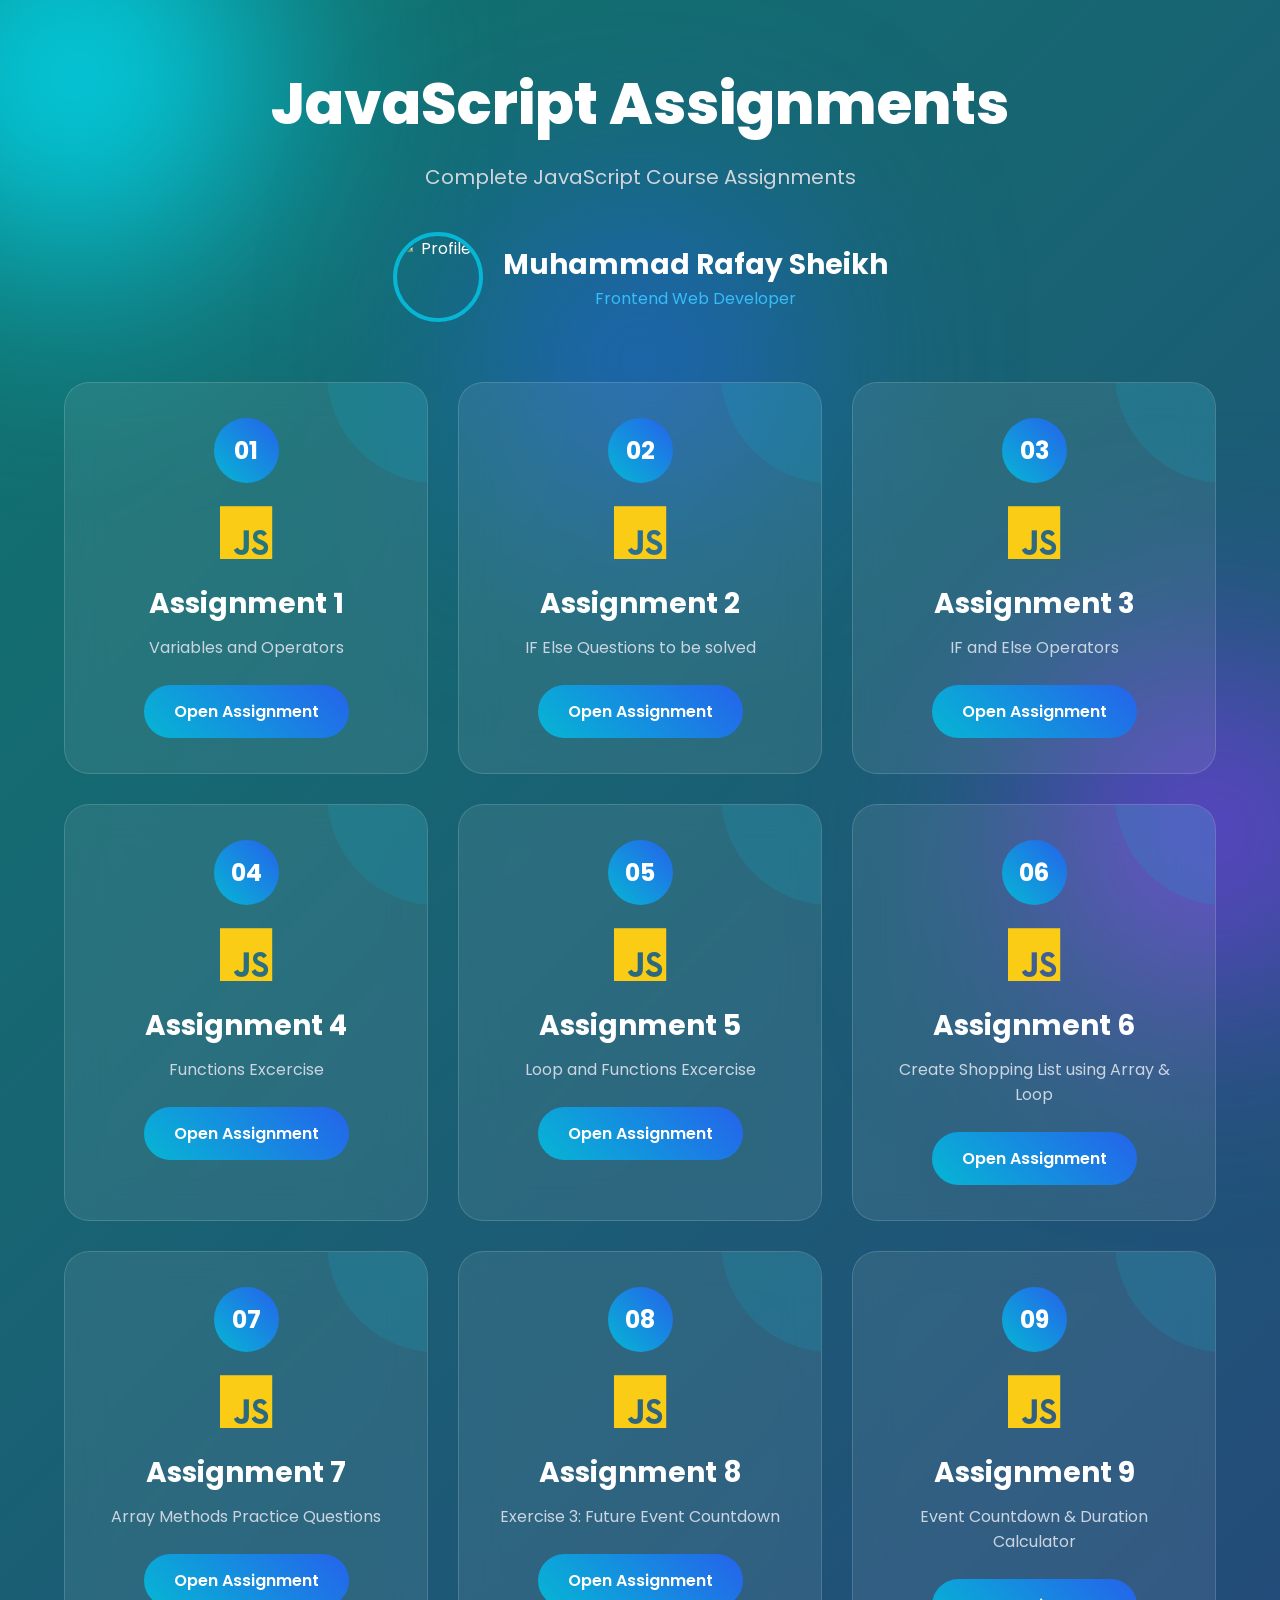
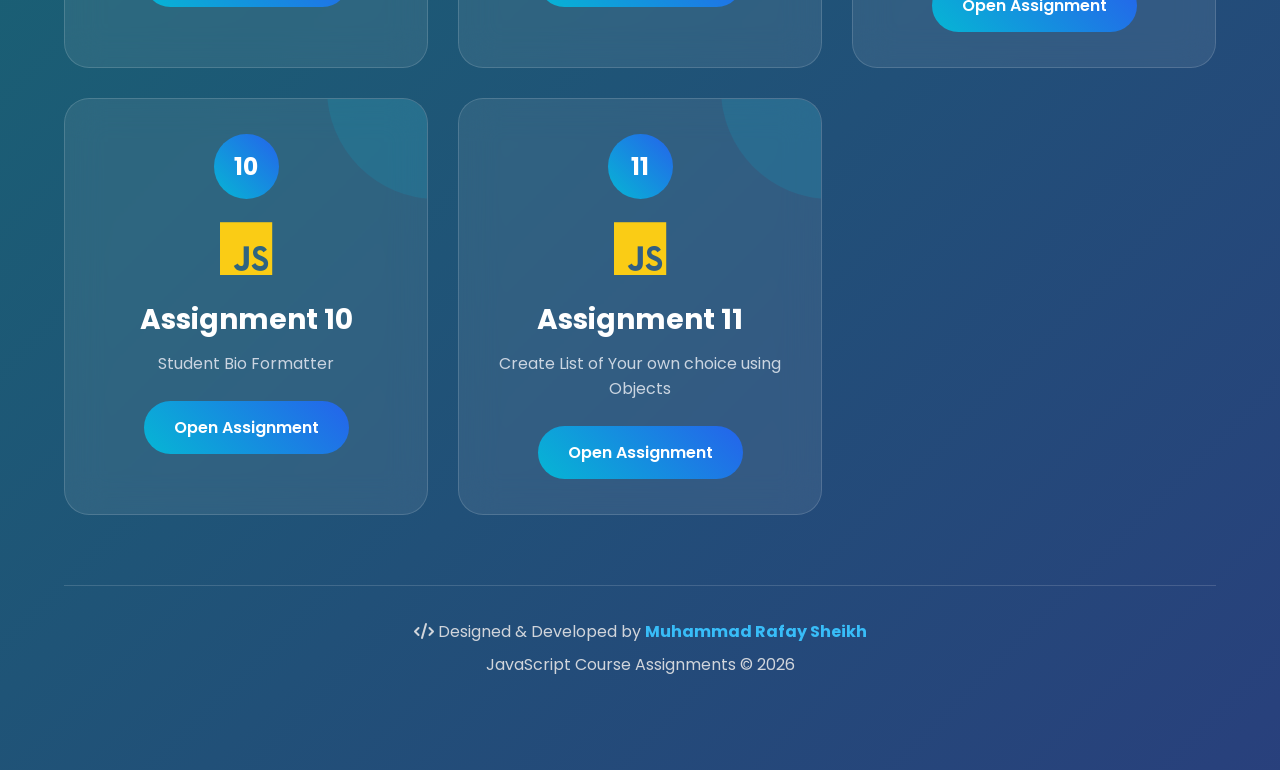
==== index.html @ f654a126 "Add files via upload" ====
<!DOCTYPE html>
<html lang="en">

<head>
    <meta charset="UTF-8">
    <meta name="viewport" content="width=device-width, initial-scale=1.0">
    <title>Muhammad Rafay | JavaScript Assignments</title>

    <link rel="stylesheet" href="style.css">

    <link rel="preconnect" href="https://fonts.googleapis.com">
    <link rel="preconnect" href="https://fonts.gstatic.com" crossorigin>

    <link href="https://fonts.googleapis.com/css2?family=Poppins:wght@300;400;500;600;700;800&display=swap"
        rel="stylesheet">

    <link rel="stylesheet"
        href="https://cdnjs.cloudflare.com/ajax/libs/font-awesome/6.7.2/css/all.min.css">
</head>

<body>

    <div class="background-circle circle1"></div>
    <div class="background-circle circle2"></div>
    <div class="background-circle circle3"></div>

    <div class="container">

        <!-- Header -->

        <header>

            <h1>JavaScript Assignments</h1>

            <p>
                Complete JavaScript Course Assignments
            </p>

            <div class="developer">

                <img src="https://ui-avatars.com/api/?name=Muhammad+Rafay&background=0D8ABC&color=fff&size=200"
                    alt="Profile">

                <div>

                    <h2>Muhammad Rafay Sheikh</h2>

                    <span>Frontend Web Developer</span>

                </div>

            </div>

        </header>

        <!-- Assignments -->

        <section class="assignments">

            <!-- Assignment 1 -->

            <div class="card">

                <div class="number">01</div>

                <i class="fa-brands fa-js"></i>

                <h2>Assignment 1</h2>

                <p>Variables and Operators</p>

                <a href="assignment1.html">Open Assignment</a>

            </div>

            <!-- Assignment 2 -->

            <div class="card">

                <div class="number">02</div>

                <i class="fa-brands fa-js"></i>

                <h2>Assignment 2</h2>

                <p>IF Else Questions to be solved</p>

                <a href="assignment2.html">Open Assignment</a>

            </div>

            <!-- Assignment 3 -->

            <div class="card">

                <div class="number">03</div>

                <i class="fa-brands fa-js"></i>

                <h2>Assignment 3</h2>

                <p>IF and Else Operators</p>

                <a href="assignment3.html">Open Assignment</a>

            </div>

            <!-- Assignment 4 -->

            <div class="card">

                <div class="number">04</div>

                <i class="fa-brands fa-js"></i>

                <h2>Assignment 4</h2>

                <p>Functions Excercise</p>

                <a href="assignment4.html">Open Assignment</a>

            </div>

            <!-- Assignment 5 -->

            <div class="card">

                <div class="number">05</div>

                <i class="fa-brands fa-js"></i>

                <h2>Assignment 5</h2>

                <p>Loop and Functions Excercise</p>

                <a href="assignment5.html">Open Assignment</a>

            </div>

            <!-- Assignment 6 -->

            <div class="card">

                <div class="number">06</div>

                <i class="fa-brands fa-js"></i>

                <h2>Assignment 6</h2>

                <p>Create Shopping List using Array & Loop</p>

                <a href="assignment6.html">Open Assignment</a>

            </div>

            <!-- Assignment 7 -->

            <div class="card">

                <div class="number">07</div>

                <i class="fa-brands fa-js"></i>

                <h2>Assignment 7</h2>

                <p>Array Methods Practice Questions</p>

                <a href="assignment7.html">Open Assignment</a>

            </div>

            <!-- Assignment 8 -->

            <div class="card">

                <div class="number">08</div>

                <i class="fa-brands fa-js"></i>

                <h2>Assignment 8</h2>

                <p>Exercise 3: Future Event Countdown</p>

                <a href="assignment8.html">Open Assignment</a>

            </div>

            <!-- Assignment 9 -->

            <div class="card">

                <div class="number">09</div>

                <i class="fa-brands fa-js"></i>

                <h2>Assignment 9</h2>

                <p>Event Countdown & Duration Calculator</p>

                <a href="assignment9.html">Open Assignment</a>

            </div>

            <!-- Assignment 10 -->

            <div class="card">

                <div class="number">10</div>

                <i class="fa-brands fa-js"></i>

                <h2>Assignment 10</h2>

                <p>Student Bio Formatter</p>

                <a href="assignment10.html">Open Assignment</a>

            </div>

            <!-- Assignment 11 -->

            <div class="card">

                <div class="number">11</div>

                <i class="fa-brands fa-js"></i>

                <h2>Assignment 11</h2>

                <p>Create List of Your own choice using Objects</p>

                <a href="assignment11.html">Open Assignment</a>

            </div>

        </section>

        <!-- Footer -->

        <footer>

            <p>
                <i class="fa-solid fa-code"></i>
                Designed & Developed by
                <strong>Muhammad Rafay Sheikh</strong>
            </p>

            <p>
                JavaScript Course Assignments © 2026
            </p>

        </footer>

    </div>

</body>

</html>
---- style.css ----
/* Google Font */

@import url('https://fonts.googleapis.com/css2?family=Poppins:wght@300;400;500;600;700;800&display=swap');

*{
    margin:0;
    padding:0;
    box-sizing:border-box;
    font-family:'Poppins',sans-serif;
}

body{
    min-height:100vh;
    background:linear-gradient(-45deg,#0f172a,#1e3a8a,#312e81,#0f766e);
    background-size:400% 400%;
    animation:bg 12s ease infinite;
    overflow-x:hidden;
    color:#fff;
}

@keyframes bg{

0%{
background-position:0% 50%;
}

50%{
background-position:100% 50%;
}

100%{
background-position:0% 50%;
}

}

/* Floating Background */

.background-circle{
    position:fixed;
    border-radius:50%;
    filter:blur(120px);
    z-index:-1;
}

.circle1{
    width:350px;
    height:350px;
    background:#00e5ff;
    top:-100px;
    left:-100px;
}

.circle2{
    width:300px;
    height:300px;
    background:#7c3aed;
    bottom:-80px;
    right:-80px;
}

.circle3{
    width:250px;
    height:250px;
    background:#2563eb;
    top:40%;
    left:50%;
    transform:translate(-50%,-50%);
}

/* Container */

.container{
    width:90%;
    max-width:1350px;
    margin:60px auto;
}

/* Header */

header{
    text-align:center;
    margin-bottom:60px;
}

header h1{
    font-size:58px;
    font-weight:800;
    margin-bottom:15px;
}

header p{
    font-size:20px;
    color:#d1d5db;
}

.developer{
    margin-top:40px;
    display:flex;
    justify-content:center;
    align-items:center;
    gap:20px;
}

.developer img{
    width:90px;
    height:90px;
    border-radius:50%;
    border:4px solid #06b6d4;
}

.developer h2{
    font-size:28px;
}

.developer span{
    color:#38bdf8;
}

/* Grid */

.assignments{
    display:grid;
    grid-template-columns:repeat(auto-fit,minmax(280px,1fr));
    gap:30px;
}

/* Card */

.card{

    position:relative;
    overflow:hidden;

    background:rgba(255,255,255,.08);

    backdrop-filter:blur(18px);

    border:1px solid rgba(255,255,255,.15);

    border-radius:25px;

    padding:35px;

    text-align:center;

    transition:.4s;

}

.card::before{

content:"";

position:absolute;

width:220px;

height:220px;

background:#06b6d4;

border-radius:50%;

top:-120px;

right:-120px;

opacity:.15;

transition:.5s;

}

.card:hover{

transform:translateY(-12px);

box-shadow:0 20px 45px rgba(0,0,0,.4);

}

.card:hover::before{

transform:scale(1.2);

}

/* Number */

.number{

width:65px;

height:65px;

margin:auto;

border-radius:50%;

background:linear-gradient(45deg,#06b6d4,#2563eb);

display:flex;

justify-content:center;

align-items:center;

font-size:24px;

font-weight:700;

margin-bottom:20px;

}

/* Icon */

.card i{

font-size:60px;

color:#facc15;

margin-bottom:20px;

}

/* Heading */

.card h2{

margin-bottom:10px;

font-size:28px;

}

/* Paragraph */

.card p{

color:#cbd5e1;

margin-bottom:25px;

}

/* Button */

.card a{

display:inline-block;

text-decoration:none;

padding:14px 30px;

border-radius:50px;

background:linear-gradient(45deg,#06b6d4,#2563eb);

color:white;

font-weight:600;

transition:.4s;

}

.card a:hover{

transform:scale(1.08);

box-shadow:0 12px 30px rgba(37,99,235,.45);

}

/* Footer */

footer{

margin-top:70px;

text-align:center;

padding:25px;

border-top:1px solid rgba(255,255,255,.15);

}

footer p{

margin:8px;

color:#d1d5db;

}

footer strong{

color:#38bdf8;

}

/* Scrollbar */

::-webkit-scrollbar{

width:10px;

}

::-webkit-scrollbar-thumb{

background:#06b6d4;

border-radius:50px;

}

::-webkit-scrollbar-track{

background:#0f172a;

}

/* Responsive */

@media(max-width:768px){

header h1{

font-size:38px;

}

header p{

font-size:16px;

}

.developer{

flex-direction:column;

}

.developer img{

width:75px;

height:75px;

}

.card{

padding:25px;

}

}
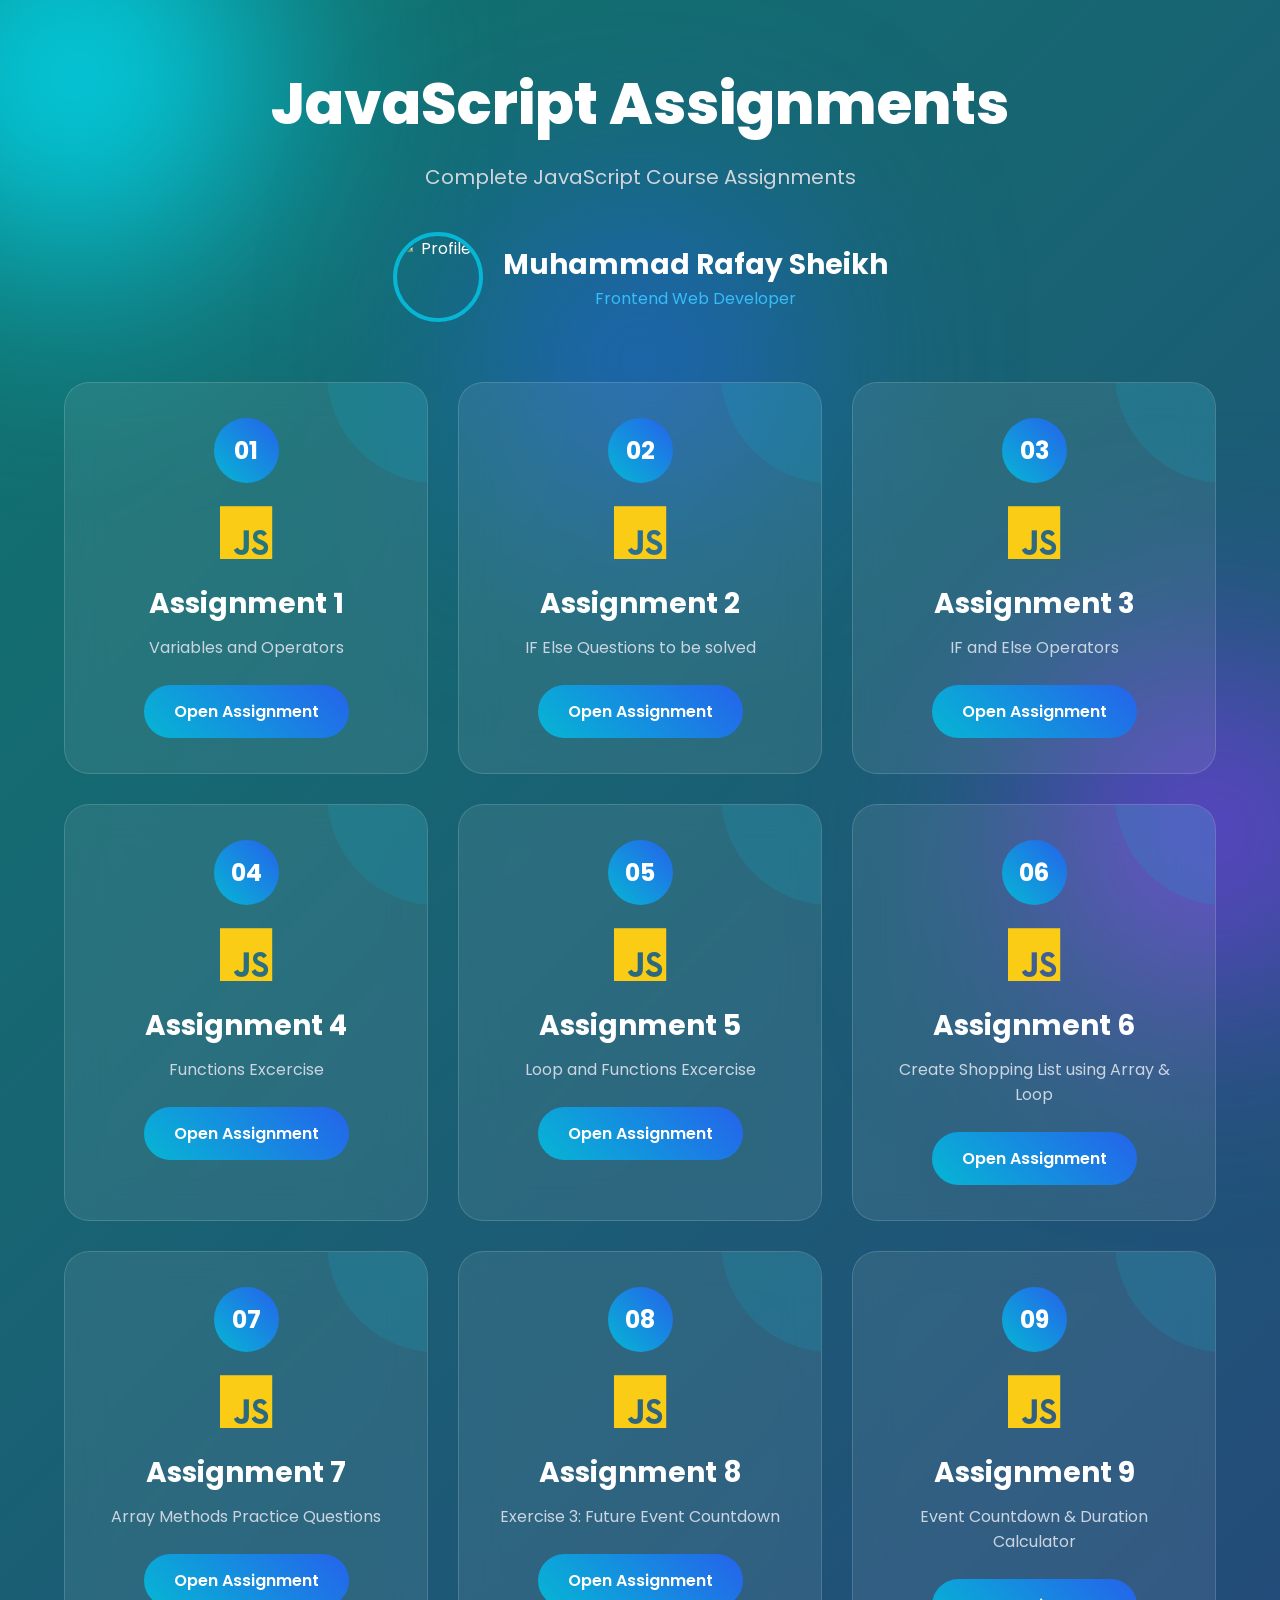
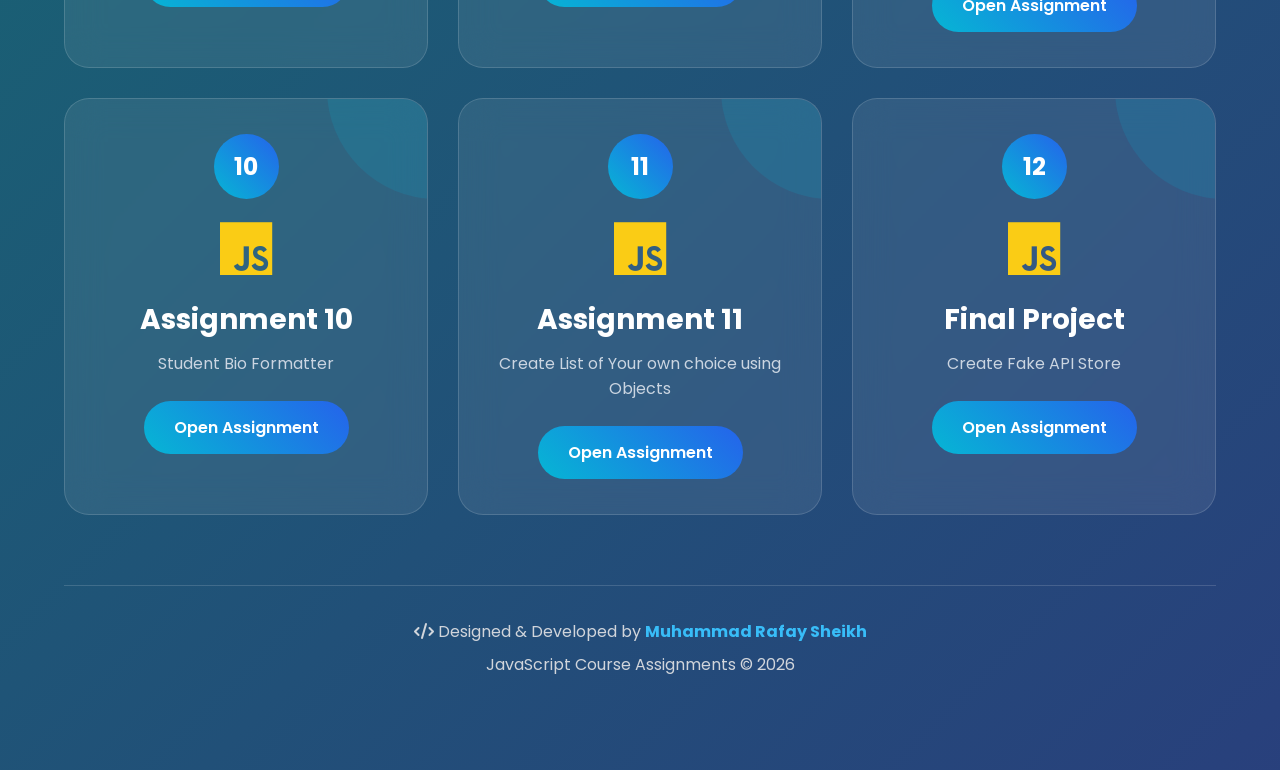
==== commit 21d7c37f: "Add files via upload" ====
--- a/index.html
+++ b/index.html
@@ -230,6 +230,20 @@
                 <p>Create List of Your own choice using Objects</p>
 
                 <a href="assignment11.html">Open Assignment</a>
+
+            </div>
+
+             <div class="card">
+
+                <div class="number">12</div>
+
+                <i class="fa-brands fa-js"></i>
+
+                <h2>Final Project</h2>
+
+                <p>Create Fake API Store</p>
+
+                <a href="finalProject.html">Open Assignment</a>
 
             </div>
 
